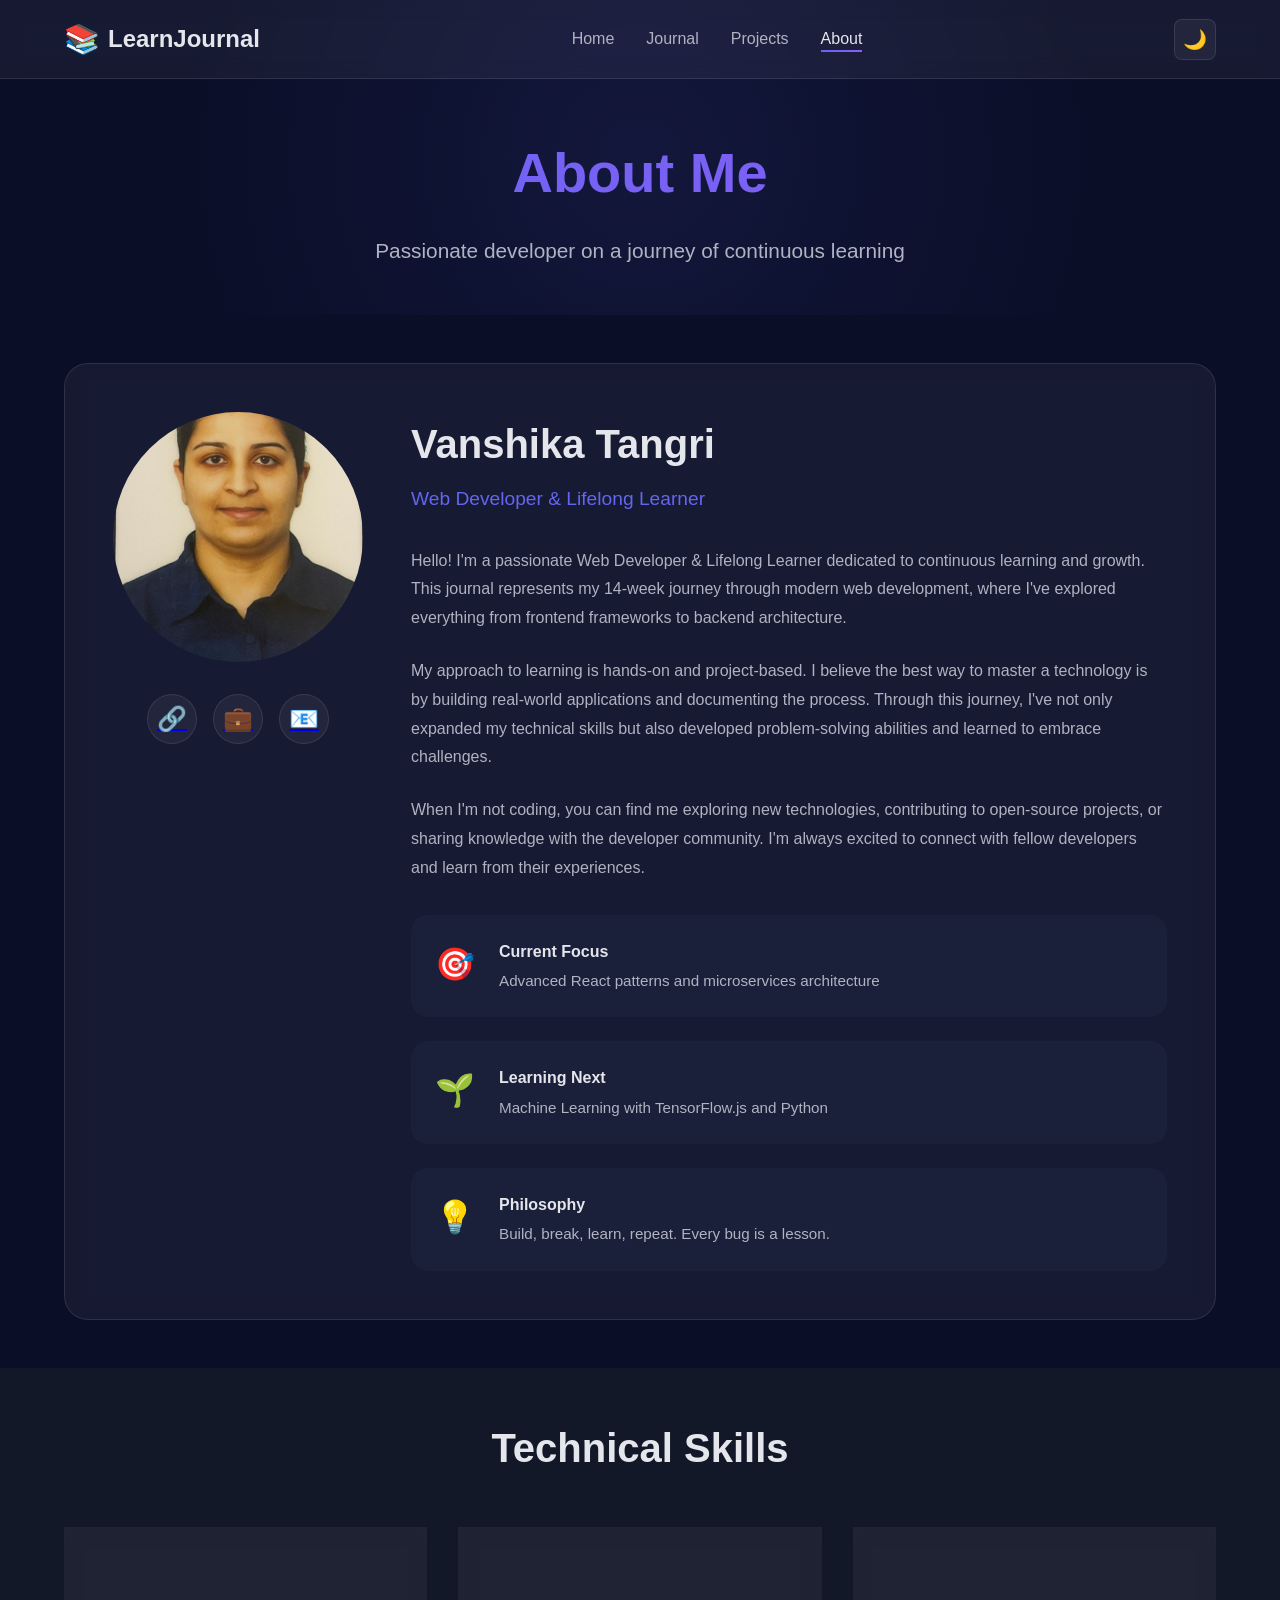
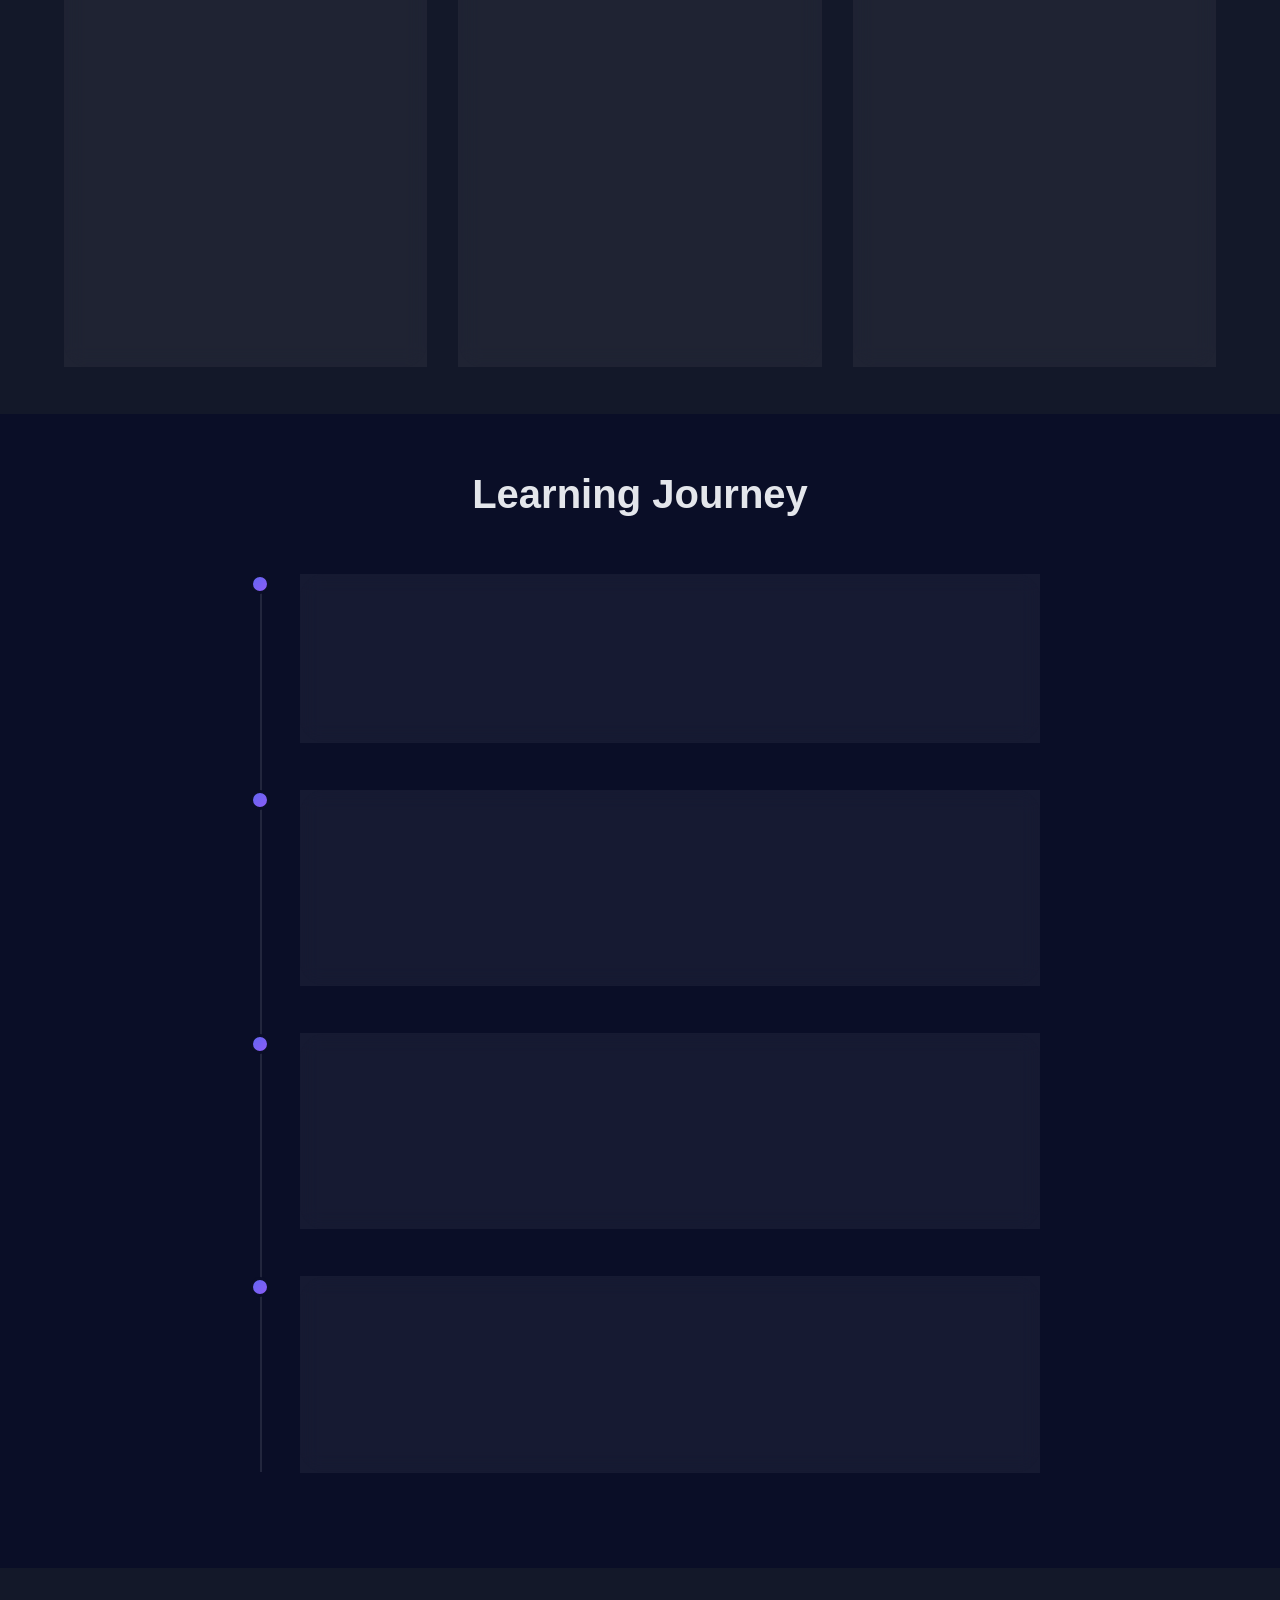
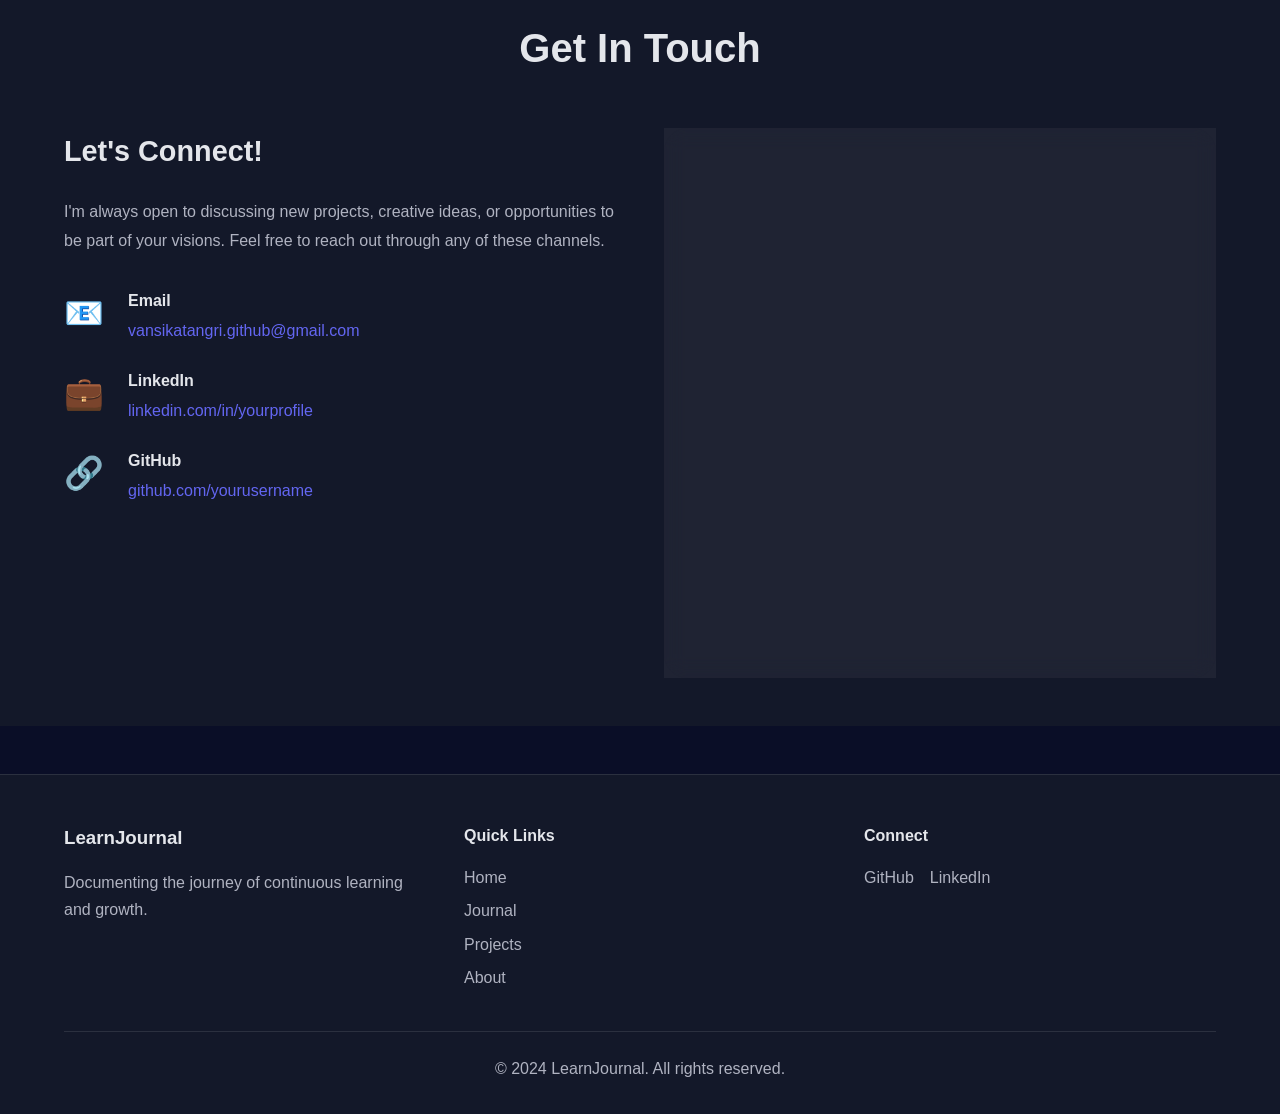
==== about.html @ dde5b125 "Initial Commit" ====
<!DOCTYPE html>
<html lang="en">
<head>
    <meta charset="UTF-8">
    <meta name="viewport" content="width=device-width, initial-scale=1.0">
    <title>Learning Journal - About</title>
    <link rel="stylesheet" href="css/styles.css">
    <meta name="theme-color" content="#6366f1">
    <link rel="manifest" href="manifest.json">
</head>
<body>
    <!-- Navigation Bar -->
    <nav class="navbar">
        <div class="nav-container">
            <div class="nav-logo">
                <span class="logo-icon">📚</span>
                <span class="logo-text">LearnJournal</span>
            </div>
            <ul class="nav-menu">
                <li class="nav-item"><a href="index.html" class="nav-link">Home</a></li>
                <li class="nav-item"><a href="journal.html" class="nav-link">Journal</a></li>
                <li class="nav-item"><a href="projects.html" class="nav-link">Projects</a></li>
                <li class="nav-item"><a href="about.html" class="nav-link active">About</a></li>
            </ul>
            <button class="theme-toggle" id="themeToggle">
                <span class="theme-icon">🌙</span>
            </button>
            <div class="hamburger" id="hamburger">
                <span></span>
                <span></span>
                <span></span>
            </div>
        </div>
    </nav>

    <!-- Page Header -->
    <section class="page-header">
        <div class="container">
            <h1 class="page-title fade-in">About Me</h1>
            <p class="page-subtitle fade-in-delay">Passionate developer on a journey of continuous learning</p>
        </div>
    </section>

    <!-- About Profile Section -->
    <section class="about-profile">
        <div class="container">
            <div class="about-grid">
                <div class="about-image-container">
                    <div class="about-image">
                        <img src="img/image.jpeg" alt="Profile picture of Vanshika Tangri" width="250" height="250" style="border-radius: 50%; object-fit: cover; display: block;" />
                    </div>
                    <div class="social-icons">
                        <a href="https://github.com/vtangri" class="social-icon" title="GitHub">
                            <span>🔗</span>
                        </a>
                        <a href="https://www.linkedin.com/in/vanshika-tangri-47ab07303/" class="social-icon" title="LinkedIn">
                            <span>💼</span>
                        </a>
      
                        <a href="mailto:vansikatangri.github@gmail.com " class="social-icon" title="Email">
                            <span>📧</span>
                        </a>
                    </div>
                </div>
                
                <div class="about-content">
                    <h2 class="about-name">Vanshika Tangri</h2>
                    <p class="about-title">Web Developer & Lifelong Learner</p>
                    
                    <div class="about-text">
                        <p>
                            Hello! I'm a passionate Web Developer & Lifelong Learner dedicated to continuous learning and growth. 
                            This journal represents my 14-week journey through modern web development, where I've explored 
                            everything from frontend frameworks to backend architecture.
                        </p>
                        <p>
                            My approach to learning is hands-on and project-based. I believe the best way to master a 
                            technology is by building real-world applications and documenting the process. Through this 
                            journey, I've not only expanded my technical skills but also developed problem-solving abilities 
                            and learned to embrace challenges.
                        </p>
                        <p>
                            When I'm not coding, you can find me exploring new technologies, contributing to open-source 
                            projects, or sharing knowledge with the developer community. I'm always excited to connect 
                            with fellow developers and learn from their experiences.
                        </p>
                    </div>

                    <div class="about-highlights">
                        <div class="highlight-item">
                            <span class="highlight-icon">🎯</span>
                            <div>
                                <h4>Current Focus</h4>
                                <p>Advanced React patterns and microservices architecture</p>
                            </div>
                        </div>
                        <div class="highlight-item">
                            <span class="highlight-icon">🌱</span>
                            <div>
                                <h4>Learning Next</h4>
                                <p>Machine Learning with TensorFlow.js and Python</p>
                            </div>
                        </div>
                        <div class="highlight-item">
                            <span class="highlight-icon">💡</span>
                            <div>
                                <h4>Philosophy</h4>
                                <p>Build, break, learn, repeat. Every bug is a lesson.</p>
                            </div>
                        </div>
                    </div>
                </div>
            </div>
        </div>
    </section>

    <!-- Skills Section -->
    <section class="skills-section">
        <div class="container">
            <h2 class="section-title">Technical Skills</h2>
            
            <div class="skills-categories">
                <!-- Frontend Skills -->
                <div class="skill-category">
                    <h3 class="category-title">
                        <span class="category-icon">🎨</span>
                        Frontend Development
                    </h3>
                    <div class="skills-list">
                        <div class="skill-item">
                            <div class="skill-header">
                                <span class="skill-name">HTML & CSS</span>
                                <span class="skill-percentage">95%</span>
                            </div>
                            <div class="skill-bar">
                                <div class="skill-progress" style="width: 95%"></div>
                            </div>
                        </div>
                        <div class="skill-item">
                            <div class="skill-header">
                                <span class="skill-name">JavaScript (ES6+)</span>
                                <span class="skill-percentage">90%</span>
                            </div>
                            <div class="skill-bar">
                                <div class="skill-progress" style="width: 90%"></div>
                            </div>
                        </div>
                        <div class="skill-item">
                            <div class="skill-header">
                                <span class="skill-name">React.js</span>
                                <span class="skill-percentage">85%</span>
                            </div>
                            <div class="skill-bar">
                                <div class="skill-progress" style="width: 85%"></div>
                            </div>
                        </div>
                        <div class="skill-item">
                            <div class="skill-header">
                                <span class="skill-name">TypeScript</span>
                                <span class="skill-percentage">75%</span>
                            </div>
                            <div class="skill-bar">
                                <div class="skill-progress" style="width: 75%"></div>
                            </div>
                        </div>
                    </div>
                </div>

                <!-- Backend Skills -->
                <div class="skill-category">
                    <h3 class="category-title">
                        <span class="category-icon">⚙️</span>
                        Backend Development
                    </h3>
                    <div class="skills-list">
                        <div class="skill-item">
                            <div class="skill-header">
                                <span class="skill-name">Node.js & Express</span>
                                <span class="skill-percentage">85%</span>
                            </div>
                            <div class="skill-bar">
                                <div class="skill-progress" style="width: 85%"></div>
                            </div>
                        </div>
                        <div class="skill-item">
                            <div class="skill-header">
                                <span class="skill-name">RESTful APIs</span>
                                <span class="skill-percentage">80%</span>
                            </div>
                            <div class="skill-bar">
                                <div class="skill-progress" style="width: 80%"></div>
                            </div>
                        </div>
                        <div class="skill-item">
                            <div class="skill-header">
                                <span class="skill-name">MongoDB</span>
                                <span class="skill-percentage">75%</span>
                            </div>
                            <div class="skill-bar">
                                <div class="skill-progress" style="width: 75%"></div>
                            </div>
                        </div>
                        <div class="skill-item">
                            <div class="skill-header">
                                <span class="skill-name">PostgreSQL</span>
                                <span class="skill-percentage">70%</span>
                            </div>
                            <div class="skill-bar">
                                <div class="skill-progress" style="width: 70%"></div>
                            </div>
                        </div>
                    </div>
                </div>

                <!-- Tools & Others -->
                <div class="skill-category">
                    <h3 class="category-title">
                        <span class="category-icon">🛠️</span>
                        Tools & Technologies
                    </h3>
                    <div class="skills-list">
                        <div class="skill-item">
                            <div class="skill-header">
                                <span class="skill-name">Git & GitHub</span>
                                <span class="skill-percentage">90%</span>
                            </div>
                            <div class="skill-bar">
                                <div class="skill-progress" style="width: 90%"></div>
                            </div>
                        </div>
                        <div class="skill-item">
                            <div class="skill-header">
                                <span class="skill-name">Responsive Design</span>
                                <span class="skill-percentage">95%</span>
                            </div>
                            <div class="skill-bar">
                                <div class="skill-progress" style="width: 95%"></div>
                            </div>
                        </div>
                        <div class="skill-item">
                            <div class="skill-header">
                                <span class="skill-name">UI/UX Design</span>
                                <span class="skill-percentage">80%</span>
                            </div>
                            <div class="skill-bar">
                                <div class="skill-progress" style="width: 80%"></div>
                            </div>
                        </div>
                        <div class="skill-item">
                            <div class="skill-header">
                                <span class="skill-name">CI/CD & DevOps</span>
                                <span class="skill-percentage">65%</span>
                            </div>
                            <div class="skill-bar">
                                <div class="skill-progress" style="width: 65%"></div>
                            </div>
                        </div>
                    </div>
                </div>
            </div>
        </div>
    </section>

    <!-- Experience Timeline -->
    <section class="timeline-section">
        <div class="container">
            <h2 class="section-title">Learning Journey</h2>
            
            <div class="timeline">
                <div class="timeline-item">
                    <div class="timeline-marker"></div>
                    <div class="timeline-content">
                        <span class="timeline-date">Oct 2024</span>
                        <h3>Advanced Full Stack Development</h3>
                        <p>Mastered advanced React patterns, Node.js microservices, and cloud deployment strategies.</p>
                    </div>
                </div>

                <div class="timeline-item">
                    <div class="timeline-marker"></div>
                    <div class="timeline-content">
                        <span class="timeline-date">Sep 2024</span>
                        <h3>Backend & Database Specialization</h3>
                        <p>Deep dive into RESTful APIs, authentication systems, and database design with SQL and NoSQL.</p>
                    </div>
                </div>

                <div class="timeline-item">
                    <div class="timeline-marker"></div>
                    <div class="timeline-content">
                        <span class="timeline-date">Aug 2024</span>
                        <h3>Frontend Frameworks & Modern CSS</h3>
                        <p>Learned React, Vue.js, and advanced CSS techniques including Grid, Flexbox, and animations.</p>
                    </div>
                </div>

                <div class="timeline-item">
                    <div class="timeline-marker"></div>
                    <div class="timeline-content">
                        <span class="timeline-date">Jul 2024</span>
                        <h3>JavaScript Fundamentals</h3>
                        <p>Built strong foundation in JavaScript, ES6+ features, DOM manipulation, and async programming.</p>
                    </div>
                </div>
            </div>
        </div>
    </section>

    <!-- Contact Section -->
    <section class="contact-section">
        <div class="container">
            <h2 class="section-title">Get In Touch</h2>
            
            <div class="contact-grid">
                <div class="contact-info">
                    <h3>Let's Connect!</h3>
                    <p>
                        I'm always open to discussing new projects, creative ideas, or opportunities to be part 
                        of your visions. Feel free to reach out through any of these channels.
                    </p>
                    
                    <div class="contact-methods">
                        <div class="contact-method">
                            <span class="method-icon">📧</span>
                            <div>
                                <h4>Email</h4>
                                <a href="mailto:vansikatangri.github@gmail.com ">vansikatangri.github@gmail.com </a>
                            </div>
                        </div>
                        <div class="contact-method">
                            <span class="method-icon">💼</span>
                            <div>
                                <h4>LinkedIn</h4>
                                <a href="https://www.linkedin.com/in/vanshika-tangri-47ab07303/">linkedin.com/in/yourprofile</a>
                            </div>
                        </div>
                        <div class="contact-method">
                            <span class="method-icon">🔗</span>
                            <div>
                                <h4>GitHub</h4>
                                <a href="https://github.com/vtangri">github.com/yourusername</a>
                            </div>
                        </div>
                        
                    </div>
                </div>

                <div class="contact-form-container">
                    <form class="contact-form" id="contactForm">
                        <div class="form-group">
                            <label for="name">Your Name</label>
                            <input type="text" id="name" name="name" required placeholder="John Doe">
                        </div>
                        <div class="form-group">
                            <label for="email">Your Email</label>
                            <input type="email" id="email" name="email" required placeholder="john@example.com">
                        </div>
                        <div class="form-group">
                            <label for="message">Message</label>
                            <textarea id="message" name="message" rows="5" required placeholder="Your message here..."></textarea>
                        </div>
                        <button type="submit" class="btn btn-primary">Send Message</button>
                    </form>
                </div>
            </div>
        </div>
    </section>

    <!-- Footer -->
    <footer class="footer">
        <div class="container">
            <div class="footer-content">
                <div class="footer-section">
                    <h3>LearnJournal</h3>
                    <p>Documenting the journey of continuous learning and growth.</p>
                </div>
                <div class="footer-section">
                    <h4>Quick Links</h4>
                    <ul class="footer-links">
                        <li><a href="index.html">Home</a></li>
                        <li><a href="journal.html">Journal</a></li>
                        <li><a href="projects.html">Projects</a></li>
                        <li><a href="about.html">About</a></li>
                    </ul>
                </div>
                <div class="footer-section">
                    <h4>Connect</h4>
                    <div class="social-links">
                        <a href="https://github.com/vtangri" class="social-link">GitHub</a>
                        <a href="https://www.linkedin.com/in/vanshika-tangri-47ab07303/" class="social-link">LinkedIn</a>
                        
                    </div>
                </div>
            </div>
            <div class="footer-bottom">
                <p>&copy; 2024 LearnJournal. All rights reserved.</p>
            </div>
        </div>
    </footer>

    <script src="js/script.js"></script>
    <script src="js/about.js"></script>
</body>
</html>
---- css/styles.css ----
/* ===== CSS VARIABLES ===== */
:root {
    /* Dark Mode Colors */
    --bg-primary: #0a0e27;
    --bg-secondary: #131829;
    --bg-tertiary: #1a1f3a;
    --text-primary: #e4e6eb;
    --text-secondary: #b0b3c1;
    --accent-primary: #6366f1;
    --accent-secondary: #8b5cf6;
    --accent-gradient: linear-gradient(135deg, #6366f1 0%, #8b5cf6 100%);
    --glass-bg: rgba(255, 255, 255, 0.05);
    --glass-border: rgba(255, 255, 255, 0.1);
    --shadow: rgba(0, 0, 0, 0.3);
    --success: #10b981;
    --warning: #f59e0b;
    --danger: #ef4444;
    
    /* Light Mode Colors */
    --light-bg-primary: #ffffff;
    --light-bg-secondary: #f3f4f6;
    --light-bg-tertiary: #e5e7eb;
    --light-text-primary: #1f2937;
    --light-text-secondary: #6b7280;
    --light-glass-bg: rgba(0, 0, 0, 0.03);
    --light-glass-border: rgba(0, 0, 0, 0.1);
    --light-shadow: rgba(0, 0, 0, 0.1);
    
    /* Spacing */
    --spacing-xs: 0.5rem;
    --spacing-sm: 1rem;
    --spacing-md: 1.5rem;
    --spacing-lg: 2rem;
    --spacing-xl: 3rem;
    
    /* Border Radius */
    --radius-sm: 0.5rem;
    --radius-md: 1rem;
    --radius-lg: 1.5rem;
    
    /* Transitions */
    --transition-fast: 0.2s ease;
    --transition-base: 0.3s ease;
    --transition-slow: 0.5s ease;
}

/* Light Mode Override */
body.light-mode {
    --bg-primary: var(--light-bg-primary);
    --bg-secondary: var(--light-bg-secondary);
    --bg-tertiary: var(--light-bg-tertiary);
    --text-primary: var(--light-text-primary);
    --text-secondary: var(--light-text-secondary);
    --glass-bg: var(--light-glass-bg);
    --glass-border: var(--light-glass-border);
    --shadow: var(--light-shadow);
}

/* ===== RESET & BASE STYLES ===== */
* {
    margin: 0;
    padding: 0;
    box-sizing: border-box;
}

body {
    font-family: 'Inter', -apple-system, BlinkMacSystemFont, 'Segoe UI', Roboto, Oxygen, Ubuntu, Cantarell, sans-serif;
    background: var(--bg-primary);
    color: var(--text-primary);
    line-height: 1.6;
    overflow-x: hidden;
    transition: background var(--transition-base), color var(--transition-base);
}

.container {
    max-width: 1200px;
    margin: 0 auto;
    padding: 0 var(--spacing-md);
}

/* ===== NAVIGATION BAR ===== */
.navbar {
    position: fixed;
    top: 0;
    width: 100%;
    background: var(--glass-bg);
    backdrop-filter: blur(10px);
    border-bottom: 1px solid var(--glass-border);
    z-index: 1000;
    transition: all var(--transition-base);
}

.nav-container {
    max-width: 1200px;
    margin: 0 auto;
    padding: var(--spacing-sm) var(--spacing-md);
    display: flex;
    justify-content: space-between;
    align-items: center;
}

.nav-logo {
    display: flex;
    align-items: center;
    gap: var(--spacing-xs);
    font-size: 1.5rem;
    font-weight: 700;
    color: var(--text-primary);
}

.logo-icon {
    font-size: 1.8rem;
}

.nav-menu {
    display: flex;
    list-style: none;
    gap: var(--spacing-lg);
    align-items: center;
}

.nav-link {
    color: var(--text-secondary);
    text-decoration: none;
    font-weight: 500;
    position: relative;
    transition: color var(--transition-fast);
}

.nav-link::after {
    content: '';
    position: absolute;
    bottom: -5px;
    left: 0;
    width: 0;
    height: 2px;
    background: var(--accent-gradient);
    transition: width var(--transition-base);
}

.nav-link:hover,
.nav-link.active {
    color: var(--text-primary);
}

.nav-link:hover::after,
.nav-link.active::after {
    width: 100%;
}

.theme-toggle {
    background: var(--glass-bg);
    border: 1px solid var(--glass-border);
    border-radius: var(--radius-sm);
    padding: var(--spacing-xs);
    cursor: pointer;
    font-size: 1.2rem;
    transition: all var(--transition-fast);
}

.theme-toggle:hover {
    transform: scale(1.1) rotate(15deg);
}

.hamburger {
    display: none;
    flex-direction: column;
    gap: 5px;
    cursor: pointer;
}

.hamburger span {
    width: 25px;
    height: 3px;
    background: var(--text-primary);
    border-radius: 3px;
    transition: all var(--transition-base);
}

.hamburger.active span:nth-child(1) {
    transform: rotate(45deg) translate(8px, 8px);
}

.hamburger.active span:nth-child(2) {
    opacity: 0;
}

.hamburger.active span:nth-child(3) {
    transform: rotate(-45deg) translate(7px, -7px);
}

/* ===== HERO SECTION ===== */
.hero {
    min-height: 100vh;
    display: flex;
    align-items: center;
    padding: calc(80px + var(--spacing-xl)) var(--spacing-md) var(--spacing-xl);
    position: relative;
    overflow: hidden;
}

.hero::before {
    content: '';
    position: absolute;
    top: 0;
    left: 0;
    width: 100%;
    height: 100%;
    background: radial-gradient(circle at 30% 50%, rgba(99, 102, 241, 0.1) 0%, transparent 50%),
                radial-gradient(circle at 70% 50%, rgba(139, 92, 246, 0.1) 0%, transparent 50%);
    z-index: -1;
}

.hero-content {
    max-width: 1200px;
    margin: 0 auto;
    display: grid;
    grid-template-columns: 1fr 1fr;
    gap: var(--spacing-xl);
    align-items: center;
}

.hero-title {
    font-size: clamp(2.5rem, 5vw, 4rem);
    font-weight: 800;
    background: var(--accent-gradient);
    -webkit-background-clip: text;
    background-clip: text;
    -webkit-text-fill-color: transparent;
    margin-bottom: var(--spacing-sm);
}

.hero-subtitle {
    font-size: clamp(1.1rem, 2vw, 1.5rem);
    color: var(--text-secondary);
    margin-bottom: var(--spacing-lg);
}

.hero-buttons {
    display: flex;
    gap: var(--spacing-sm);
    flex-wrap: wrap;
}

.btn {
    padding: var(--spacing-sm) var(--spacing-lg);
    border-radius: var(--radius-md);
    text-decoration: none;
    font-weight: 600;
    transition: all var(--transition-base);
    display: inline-block;
}

.btn-primary {
    background: var(--accent-gradient);
    color: white;
}

.btn-primary:hover {
    transform: translateY(-2px);
    box-shadow: 0 10px 30px rgba(99, 102, 241, 0.3);
}

.btn-secondary {
    background: var(--glass-bg);
    border: 1px solid var(--glass-border);
    color: var(--text-primary);
}

.btn-secondary:hover {
    background: var(--glass-border);
    transform: translateY(-2px);
}

/* Floating Cards Animation */
.hero-illustration {
    position: relative;
    height: 400px;
}

.floating-card {
    position: absolute;
    border-radius: var(--radius-lg);
    background: var(--glass-bg);
    backdrop-filter: blur(10px);
    border: 1px solid var(--glass-border);
}

.card-1 {
    width: 200px;
    height: 150px;
    top: 20%;
    left: 10%;
    animation: float 6s ease-in-out infinite;
}

.card-2 {
    width: 180px;
    height: 180px;
    top: 50%;
    right: 10%;
    animation: float 8s ease-in-out infinite 1s;
}

.card-3 {
    width: 150px;
    height: 120px;
    bottom: 10%;
    left: 30%;
    animation: float 7s ease-in-out infinite 2s;
}

@keyframes float {
    0%, 100% { transform: translateY(0px); }
    50% { transform: translateY(-20px); }
}

/* Fade In Animations */
.fade-in {
    animation: fadeIn 1s ease-out;
}

.fade-in-delay {
    animation: fadeIn 1s ease-out 0.3s both;
}

.fade-in-delay-2 {
    animation: fadeIn 1s ease-out 0.6s both;
}

@keyframes fadeIn {
    from {
        opacity: 0;
        transform: translateY(30px);
    }
    to {
        opacity: 1;
        transform: translateY(0);
    }
}

/* ===== PROFILE SECTION ===== */
.profile-section {
    padding: var(--spacing-xl) var(--spacing-md);
}

.profile-card {
    display: grid;
    grid-template-columns: auto 1fr;
    gap: var(--spacing-xl);
    padding: var(--spacing-xl);
    border-radius: var(--radius-lg);
    align-items: center;
}

.glass-effect {
    background: var(--glass-bg);
    backdrop-filter: blur(10px);
    border: 1px solid var(--glass-border);
    box-shadow: 0 8px 32px var(--shadow);
}

.profile-image {
    width: 200px;
    height: 200px;
}

.avatar-placeholder {
    width: 100%;
    height: 100%;
    border-radius: 50%;
    background: var(--accent-gradient);
    display: flex;
    align-items: center;
    justify-content: center;
    font-size: 5rem;
}

.profile-name {
    font-size: 2rem;
    font-weight: 700;
    margin-bottom: var(--spacing-xs);
}

.profile-title {
    color: var(--accent-primary);
    font-size: 1.1rem;
    margin-bottom: var(--spacing-md);
}

.profile-description {
    color: var(--text-secondary);
    margin-bottom: var(--spacing-lg);
    line-height: 1.8;
}

.profile-stats {
    display: flex;
    gap: var(--spacing-xl);
}

.stat {
    display: flex;
    flex-direction: column;
    align-items: center;
}

.stat-number {
    font-size: 2rem;
    font-weight: 700;
    background: var(--accent-gradient);
    -webkit-background-clip: text;
    background-clip: text;
    -webkit-text-fill-color: transparent;
}

.stat-label {
    color: var(--text-secondary);
    font-size: 0.9rem;
}

/* ===== SECTIONS ===== */
.intro-section,
.recent-section {
    padding: var(--spacing-xl) var(--spacing-md);
}

.section-title {
    font-size: 2.5rem;
    font-weight: 700;
    text-align: center;
    margin-bottom: var(--spacing-xl);
}

.intro-grid {
    display: grid;
    grid-template-columns: repeat(auto-fit, minmax(280px, 1fr));
    gap: var(--spacing-lg);
}

.intro-card {
    background: var(--glass-bg);
    backdrop-filter: blur(10px);
    border: 1px solid var(--glass-border);
    border-radius: var(--radius-lg);
    padding: var(--spacing-lg);
    text-align: center;
    transition: all var(--transition-base);
}

.intro-card:hover {
    transform: translateY(-10px);
    box-shadow: 0 15px 40px var(--shadow);
}

.intro-icon {
    font-size: 3rem;
    margin-bottom: var(--spacing-sm);
}

.intro-card h3 {
    font-size: 1.3rem;
    margin-bottom: var(--spacing-sm);
}

.intro-card p {
    color: var(--text-secondary);
    line-height: 1.7;
}

/* ===== RECENT ENTRIES ===== */
.recent-grid {
    display: grid;
    grid-template-columns: repeat(auto-fit, minmax(300px, 1fr));
    gap: var(--spacing-lg);
}

.recent-card {
    background: var(--glass-bg);
    backdrop-filter: blur(10px);
    border: 1px solid var(--glass-border);
    border-radius: var(--radius-lg);
    padding: var(--spacing-lg);
    transition: all var(--transition-base);
}

.recent-card:hover {
    transform: translateY(-5px);
    box-shadow: 0 10px 30px var(--shadow);
}

.recent-header {
    display: flex;
    justify-content: space-between;
    align-items: center;
    margin-bottom: var(--spacing-sm);
}

.recent-week {
    background: var(--accent-gradient);
    color: white;
    padding: 0.3rem 0.8rem;
    border-radius: var(--radius-sm);
    font-size: 0.85rem;
    font-weight: 600;
}

.recent-date {
    color: var(--text-secondary);
    font-size: 0.9rem;
}

.recent-title {
    font-size: 1.3rem;
    margin-bottom: var(--spacing-sm);
}

.recent-excerpt {
    color: var(--text-secondary);
    margin-bottom: var(--spacing-md);
    line-height: 1.7;
}

.recent-link {
    color: var(--accent-primary);
    text-decoration: none;
    font-weight: 600;
    transition: color var(--transition-fast);
}

.recent-link:hover {
    color: var(--accent-secondary);
}

/* ===== FOOTER ===== */
.footer {
    background: var(--bg-secondary);
    padding: var(--spacing-xl) var(--spacing-md) var(--spacing-lg);
    margin-top: var(--spacing-xl);
    border-top: 1px solid var(--glass-border);
}

.footer-content {
    display: grid;
    grid-template-columns: repeat(auto-fit, minmax(250px, 1fr));
    gap: var(--spacing-xl);
    margin-bottom: var(--spacing-lg);
}

.footer-section h3,
.footer-section h4 {
    margin-bottom: var(--spacing-sm);
}

.footer-section p {
    color: var(--text-secondary);
    line-height: 1.7;
}

.footer-links {
    list-style: none;
}

.footer-links li {
    margin-bottom: var(--spacing-xs);
}

.footer-links a,
.social-link {
    color: var(--text-secondary);
    text-decoration: none;
    transition: color var(--transition-fast);
}

.footer-links a:hover,
.social-link:hover {
    color: var(--accent-primary);
}

.social-links {
    display: flex;
    gap: var(--spacing-sm);
}

.footer-bottom {
    text-align: center;
    padding-top: var(--spacing-md);
    border-top: 1px solid var(--glass-border);
    color: var(--text-secondary);
}

/* ===== RESPONSIVE DESIGN ===== */
@media (max-width: 768px) {
    .nav-menu {
        position: fixed;
        top: 70px;
        left: -100%;
        flex-direction: column;
        background: var(--bg-secondary);
        width: 100%;
        padding: var(--spacing-lg);
        transition: left var(--transition-base);
        border-bottom: 1px solid var(--glass-border);
    }
    
    .nav-menu.active {
        left: 0;
    }
    
    .hamburger {
        display: flex;
    }
    
    .hero-content {
        grid-template-columns: 1fr;
    }
    
    .hero-illustration {
        display: none;
    }
    
    .profile-card {
        grid-template-columns: 1fr;
        text-align: center;
    }
    
    .profile-image {
        margin: 0 auto;
    }
    
    .profile-stats {
        justify-content: center;
    }
    
    .footer-content {
        grid-template-columns: 1fr;
        text-align: center;
    }
    
    .social-links {
        justify-content: center;
    }
}

@media (max-width: 480px) {
    .hero-title {
        font-size: 2rem;
    }
    
    .profile-stats {
        flex-direction: column;
        gap: var(--spacing-md);
    }
    
    .recent-grid,
    .intro-grid {
        grid-template-columns: 1fr;
    }
}

/* ===== PAGE HEADER ===== */
.page-header {
    padding: calc(80px + var(--spacing-xl)) var(--spacing-md) var(--spacing-xl);
    text-align: center;
    background: radial-gradient(circle at 50% 50%, rgba(99, 102, 241, 0.1) 0%, transparent 70%);
}

.page-title {
    font-size: clamp(2.5rem, 5vw, 3.5rem);
    font-weight: 800;
    background: var(--accent-gradient);
    -webkit-background-clip: text;
    background-clip: text;
    -webkit-text-fill-color: transparent;
    margin-bottom: var(--spacing-sm);
}

.page-subtitle {
    font-size: clamp(1rem, 2vw, 1.3rem);
    color: var(--text-secondary);
}

/* ===== JOURNAL PAGE ===== */
.week-tracker {
    max-width: 500px;
    margin: var(--spacing-xl) auto 0;
    padding: var(--spacing-lg);
    background: var(--glass-bg);
    backdrop-filter: blur(10px);
    border: 1px solid var(--glass-border);
    border-radius: var(--radius-lg);
}

.tracker-info {
    display: flex;
    justify-content: space-between;
    margin-bottom: var(--spacing-sm);
}

.tracker-label {
    color: var(--text-secondary);
    font-size: 0.9rem;
}

.tracker-week {
    font-weight: 600;
    color: var(--accent-primary);
}

.progress-bar {
    height: 8px;
    background: var(--bg-tertiary);
    border-radius: 10px;
    overflow: hidden;
}

.progress-fill {
    height: 100%;
    background: var(--accent-gradient);
    border-radius: 10px;
    transition: width 1s ease;
}

.journal-section {
    padding: var(--spacing-xl) var(--spacing-md);
}

.journal-controls {
    display: flex;
    gap: var(--spacing-md);
    margin-bottom: var(--spacing-xl);
    flex-wrap: wrap;
}

.search-box {
    flex: 1;
    min-width: 250px;
    display: flex;
    align-items: center;
    gap: var(--spacing-sm);
    background: var(--glass-bg);
    border: 1px solid var(--glass-border);
    border-radius: var(--radius-md);
    padding: var(--spacing-sm) var(--spacing-md);
}

.search-icon {
    font-size: 1.2rem;
}

#searchInput {
    flex: 1;
    background: transparent;
    border: none;
    color: var(--text-primary);
    font-size: 1rem;
    outline: none;
}

.filter-select {
    padding: var(--spacing-sm) var(--spacing-md);
    background: var(--glass-bg);
    border: 1px solid var(--glass-border);
    border-radius: var(--radius-md);
    color: var(--text-primary);
    font-size: 1rem;
    cursor: pointer;
    outline: none;
}

.journal-grid {
    display: grid;
    grid-template-columns: repeat(auto-fill, minmax(350px, 1fr));
    gap: var(--spacing-lg);
}

.journal-card {
    background: var(--glass-bg);
    backdrop-filter: blur(10px);
    border: 1px solid var(--glass-border);
    border-radius: var(--radius-lg);
    padding: var(--spacing-lg);
    transition: all var(--transition-base);
}

.journal-card:hover {
    transform: translateY(-5px);
    box-shadow: 0 15px 40px var(--shadow);
}

.journal-badge {
    display: flex;
    justify-content: space-between;
    align-items: center;
    margin-bottom: var(--spacing-md);
}

.badge-week {
    background: var(--accent-gradient);
    color: white;
    padding: 0.4rem 1rem;
    border-radius: var(--radius-sm);
    font-weight: 600;
    font-size: 0.9rem;
}

.badge-date {
    color: var(--text-secondary);
    font-size: 0.9rem;
}

.journal-title {
    font-size: 1.4rem;
    margin-bottom: var(--spacing-sm);
    line-height: 1.3;
}

.journal-tags {
    display: flex;
    gap: var(--spacing-xs);
    margin-bottom: var(--spacing-md);
    flex-wrap: wrap;
}

.tag {
    background: var(--bg-tertiary);
    color: var(--text-secondary);
    padding: 0.3rem 0.8rem;
    border-radius: var(--radius-sm);
    font-size: 0.85rem;
}

.journal-excerpt {
    color: var(--text-secondary);
    line-height: 1.7;
    margin-bottom: var(--spacing-md);
}

.journal-meta {
    display: flex;
    gap: var(--spacing-md);
    margin-bottom: var(--spacing-md);
    padding-top: var(--spacing-md);
    border-top: 1px solid var(--glass-border);
}

.meta-item {
    color: var(--text-secondary);
    font-size: 0.9rem;
}

.read-more-btn {
    width: 100%;
    padding: var(--spacing-sm);
    background: var(--accent-gradient);
    color: white;
    border: none;
    border-radius: var(--radius-md);
    font-weight: 600;
    cursor: pointer;
    transition: all var(--transition-base);
}

.read-more-btn:hover {
    transform: translateY(-2px);
    box-shadow: 0 5px 20px rgba(99, 102, 241, 0.3);
}

/* ===== PROJECTS PAGE ===== */
.projects-filter {
    padding: var(--spacing-lg) var(--spacing-md);
}

.filter-buttons {
    display: flex;
    gap: var(--spacing-sm);
    justify-content: center;
    flex-wrap: wrap;
}

.filter-btn {
    padding: var(--spacing-sm) var(--spacing-lg);
    background: var(--glass-bg);
    border: 1px solid var(--glass-border);
    color: var(--text-secondary);
    border-radius: var(--radius-md);
    cursor: pointer;
    font-weight: 500;
    transition: all var(--transition-base);
}

.filter-btn:hover,
.filter-btn.active {
    background: var(--accent-gradient);
    color: white;
    border-color: transparent;
}

.projects-section {
    padding: var(--spacing-xl) var(--spacing-md);
}

.projects-grid {
    display: grid;
    grid-template-columns: repeat(auto-fill, minmax(320px, 1fr));
    gap: var(--spacing-lg);
}

.project-card {
    background: var(--glass-bg);
    backdrop-filter: blur(10px);
    border: 1px solid var(--glass-border);
    border-radius: var(--radius-lg);
    overflow: hidden;
    transition: all var(--transition-base);
}

.project-card:hover {
    transform: translateY(-10px);
    box-shadow: 0 20px 50px var(--shadow);
}

.project-image {
    position: relative;
    height: 200px;
    overflow: hidden;
}

.project-placeholder {
    width: 100%;
    height: 100%;
    display: flex;
    align-items: center;
    justify-content: center;
}

.placeholder-icon {
    font-size: 4rem;
}

.project-overlay {
    position: absolute;
    top: 0;
    left: 0;
    width: 100%;
    height: 100%;
    background: rgba(0, 0, 0, 0.8);
    display: flex;
    gap: var(--spacing-sm);
    align-items: center;
    justify-content: center;
    opacity: 0;
    transition: opacity var(--transition-base);
}

.project-card:hover .project-overlay {
    opacity: 1;
}

.overlay-btn {
    padding: var(--spacing-sm) var(--spacing-md);
    background: white;
    color: #000;
    border: none;
    border-radius: var(--radius-md);
    font-weight: 600;
    cursor: pointer;
    transition: all var(--transition-fast);
}

.overlay-btn.secondary {
    background: transparent;
    color: white;
    border: 2px solid white;
}

.overlay-btn:hover {
    transform: scale(1.05);
}

.project-content {
    padding: var(--spacing-lg);
}

.project-title {
    font-size: 1.3rem;
    margin-bottom: var(--spacing-sm);
}

.project-description {
    color: var(--text-secondary);
    line-height: 1.7;
    margin-bottom: var(--spacing-md);
}

.project-tech {
    display: flex;
    gap: var(--spacing-xs);
    flex-wrap: wrap;
    margin-bottom: var(--spacing-md);
}

.tech-tag {
    background: var(--bg-tertiary);
    color: var(--accent-primary);
    padding: 0.3rem 0.8rem;
    border-radius: var(--radius-sm);
    font-size: 0.85rem;
    font-weight: 500;
}

.project-footer {
    display: flex;
    justify-content: space-between;
    align-items: center;
    padding-top: var(--spacing-md);
    border-top: 1px solid var(--glass-border);
}

.project-status {
    padding: 0.3rem 0.8rem;
    border-radius: var(--radius-sm);
    font-size: 0.85rem;
    font-weight: 600;
}

.status-completed {
    background: rgba(16, 185, 129, 0.2);
    color: var(--success);
}

.status-progress {
    background: rgba(245, 158, 11, 0.2);
    color: var(--warning);
}

.project-date {
    color: var(--text-secondary);
    font-size: 0.9rem;
}

/* ===== ABOUT PAGE ===== */
.about-profile {
    padding: var(--spacing-xl) var(--spacing-md);
}

.about-grid {
    display: grid;
    grid-template-columns: auto 1fr;
    gap: var(--spacing-xl);
    background: var(--glass-bg);
    backdrop-filter: blur(10px);
    border: 1px solid var(--glass-border);
    border-radius: var(--radius-lg);
    padding: var(--spacing-xl);
}

.about-image-container {
    display: flex;
    flex-direction: column;
    align-items: center;
    gap: var(--spacing-lg);
}

.about-image {
    width: 250px;
    height: 250px;
}

.avatar-large {
    width: 100%;
    height: 100%;
    border-radius: 50%;
    background: var(--accent-gradient);
    display: flex;
    align-items: center;
    justify-content: center;
    font-size: 8rem;
    box-shadow: 0 10px 40px var(--shadow);
}

.social-icons {
    display: flex;
    gap: var(--spacing-sm);
}

.social-icon {
    width: 50px;
    height: 50px;
    background: var(--glass-bg);
    border: 1px solid var(--glass-border);
    border-radius: 50%;
    display: flex;
    align-items: center;
    justify-content: center;
    font-size: 1.5rem;
    transition: all var(--transition-base);
}

.social-icon:hover {
    background: var(--accent-gradient);
    transform: translateY(-5px);
}

.about-name {
    font-size: 2.5rem;
    font-weight: 700;
    margin-bottom: var(--spacing-xs);
}

.about-title {
    color: var(--accent-primary);
    font-size: 1.2rem;
    margin-bottom: var(--spacing-lg);
}

.about-text p {
    color: var(--text-secondary);
    line-height: 1.8;
    margin-bottom: var(--spacing-md);
}

.about-highlights {
    display: grid;
    gap: var(--spacing-md);
    margin-top: var(--spacing-lg);
}

.highlight-item {
    display: flex;
    gap: var(--spacing-md);
    align-items: flex-start;
    padding: var(--spacing-md);
    background: var(--bg-tertiary);
    border-radius: var(--radius-md);
}

.highlight-icon {
    font-size: 2rem;
}

.highlight-item h4 {
    margin-bottom: 0.3rem;
}

.highlight-item p {
    color: var(--text-secondary);
    font-size: 0.95rem;
}

/* ===== SKILLS SECTION ===== */
.skills-section {
    padding: var(--spacing-xl) var(--spacing-md);
    background: var(--bg-secondary);
}

.skills-categories {
    display: grid;
    grid-template-columns: repeat(auto-fit, minmax(350px, 1fr));
    gap: var(--spacing-lg);
}

.skill-category {
    background: var(--glass-bg);
    backdrop-filter: blur(10px);
    border: 1px solid var(--glass-border);
    border-radius: var(--radius-lg);
    padding: var(--spacing-lg);
}

.category-title {
    display: flex;
    align-items: center;
    gap: var(--spacing-sm);
    font-size: 1.3rem;
    margin-bottom: var(--spacing-lg);
}

.category-icon {
    font-size: 1.5rem;
}

.skills-list {
    display: grid;
    gap: var(--spacing-md);
}

.skill-item {
    margin-bottom: var(--spacing-sm);
}

.skill-header {
    display: flex;
    justify-content: space-between;
    margin-bottom: 0.5rem;
}

.skill-name {
    font-weight: 600;
}

.skill-percentage {
    color: var(--accent-primary);
    font-weight: 600;
}

.skill-bar {
    height: 8px;
    background: var(--bg-tertiary);
    border-radius: 10px;
    overflow: hidden;
}

.skill-progress {
    height: 100%;
    background: var(--accent-gradient);
    border-radius: 10px;
    transition: width 1.5s ease;
}

/* ===== TIMELINE SECTION ===== */
.timeline-section {
    padding: var(--spacing-xl) var(--spacing-md);
}

.timeline {
    max-width: 800px;
    margin: 0 auto;
    position: relative;
}

.timeline::before {
    content: '';
    position: absolute;
    left: 20px;
    top: 0;
    height: 100%;
    width: 2px;
    background: var(--glass-border);
}

.timeline-item {
    position: relative;
    padding-left: 60px;
    margin-bottom: var(--spacing-xl);
}

.timeline-marker {
    position: absolute;
    left: 10px;
    top: 0;
    width: 20px;
    height: 20px;
    background: var(--accent-gradient);
    border-radius: 50%;
    border: 3px solid var(--bg-primary);
}

.timeline-content {
    background: var(--glass-bg);
    backdrop-filter: blur(10px);
    border: 1px solid var(--glass-border);
    border-radius: var(--radius-lg);
    padding: var(--spacing-lg);
}

.timeline-date {
    color: var(--accent-primary);
    font-weight: 600;
    font-size: 0.9rem;
}

.timeline-content h3 {
    font-size: 1.3rem;
    margin: var(--spacing-xs) 0;
}

.timeline-content p {
    color: var(--text-secondary);
    line-height: 1.7;
}

/* ===== CONTACT SECTION ===== */
.contact-section {
    padding: var(--spacing-xl) var(--spacing-md);
    background: var(--bg-secondary);
}

.contact-grid {
    display: grid;
    grid-template-columns: 1fr 1fr;
    gap: var(--spacing-xl);
}

.contact-info h3 {
    font-size: 1.8rem;
    margin-bottom: var(--spacing-md);
}

.contact-info p {
    color: var(--text-secondary);
    line-height: 1.8;
    margin-bottom: var(--spacing-lg);
}

.contact-methods {
    display: grid;
    gap: var(--spacing-md);
}

.contact-method {
    display: flex;
    gap: var(--spacing-md);
    align-items: flex-start;
}

.method-icon {
    font-size: 2rem;
}

.contact-method h4 {
    font-size: 1rem;
    margin-bottom: 0.3rem;
}

.contact-method a {
    color: var(--accent-primary);
    text-decoration: none;
    transition: color var(--transition-fast);
}

.contact-method a:hover {
    color: var(--accent-secondary);
}

.contact-form-container {
    background: var(--glass-bg);
    backdrop-filter: blur(10px);
    border: 1px solid var(--glass-border);
    border-radius: var(--radius-lg);
    padding: var(--spacing-xl);
}

.contact-form {
    display: grid;
    gap: var(--spacing-md);
}

.form-group {
    display: flex;
    flex-direction: column;
    gap: 0.5rem;
}

.form-group label {
    font-weight: 600;
    color: var(--text-primary);
}

.form-group input,
.form-group textarea {
    padding: var(--spacing-sm) var(--spacing-md);
    background: var(--bg-tertiary);
    border: 1px solid var(--glass-border);
    border-radius: var(--radius-md);
    color: var(--text-primary);
    font-size: 1rem;
    font-family: inherit;
    transition: border-color var(--transition-fast);
}

.form-group input:focus,
.form-group textarea:focus {
    outline: none;
    border-color: var(--accent-primary);
}

.form-group textarea {
    resize: vertical;
}

/* ===== RESPONSIVE FOR NEW PAGES ===== */
@media (max-width: 768px) {
    .journal-grid {
        grid-template-columns: 1fr;
    }
    
    .projects-grid {
        grid-template-columns: 1fr;
    }
    
    .about-grid {
        grid-template-columns: 1fr;
        text-align: center;
    }
    
    .about-image {
        margin: 0 auto;
    }
    
    .skills-categories {
        grid-template-columns: 1fr;
    }
    
    .contact-grid {
        grid-template-columns: 1fr;
    }
    
    .timeline::before {
        left: 10px;
    }
    
    .timeline-item {
        padding-left: 50px;
    }
    
    .timeline-marker {
        left: 0;
    }
}
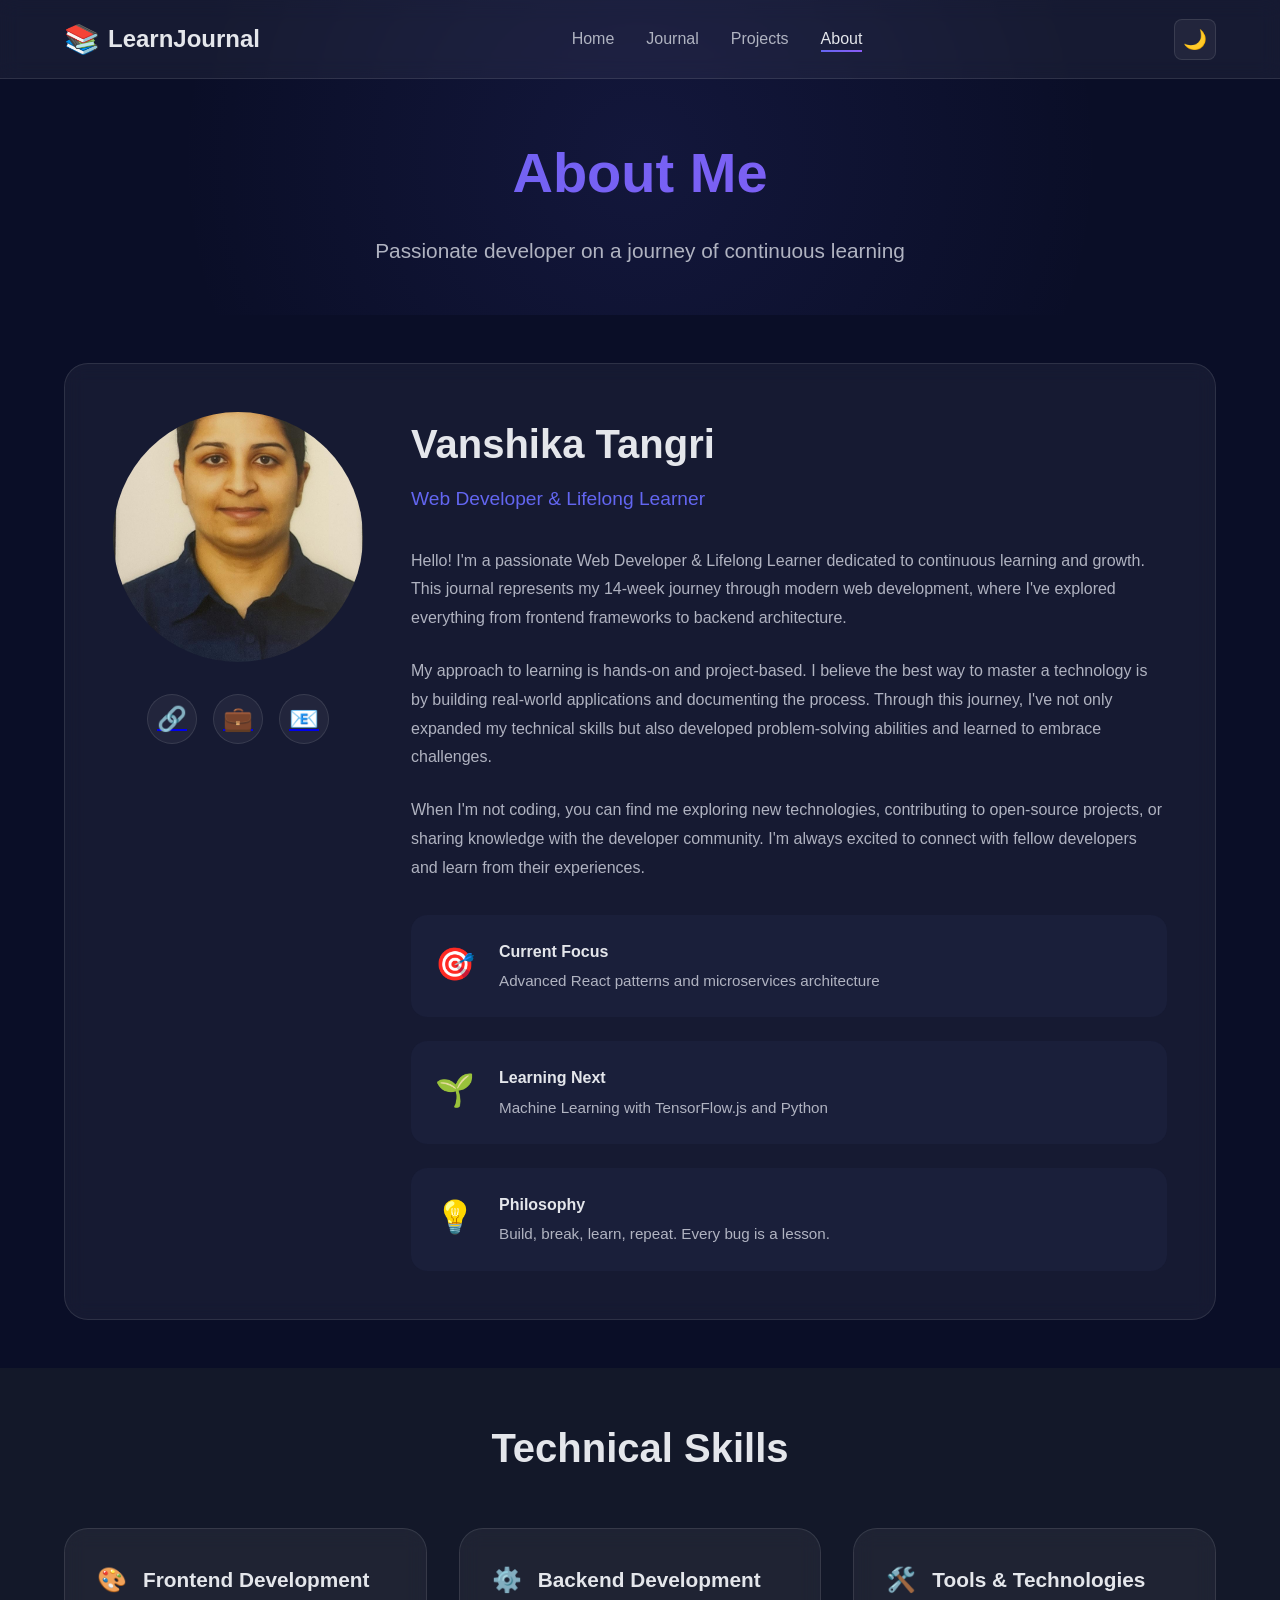
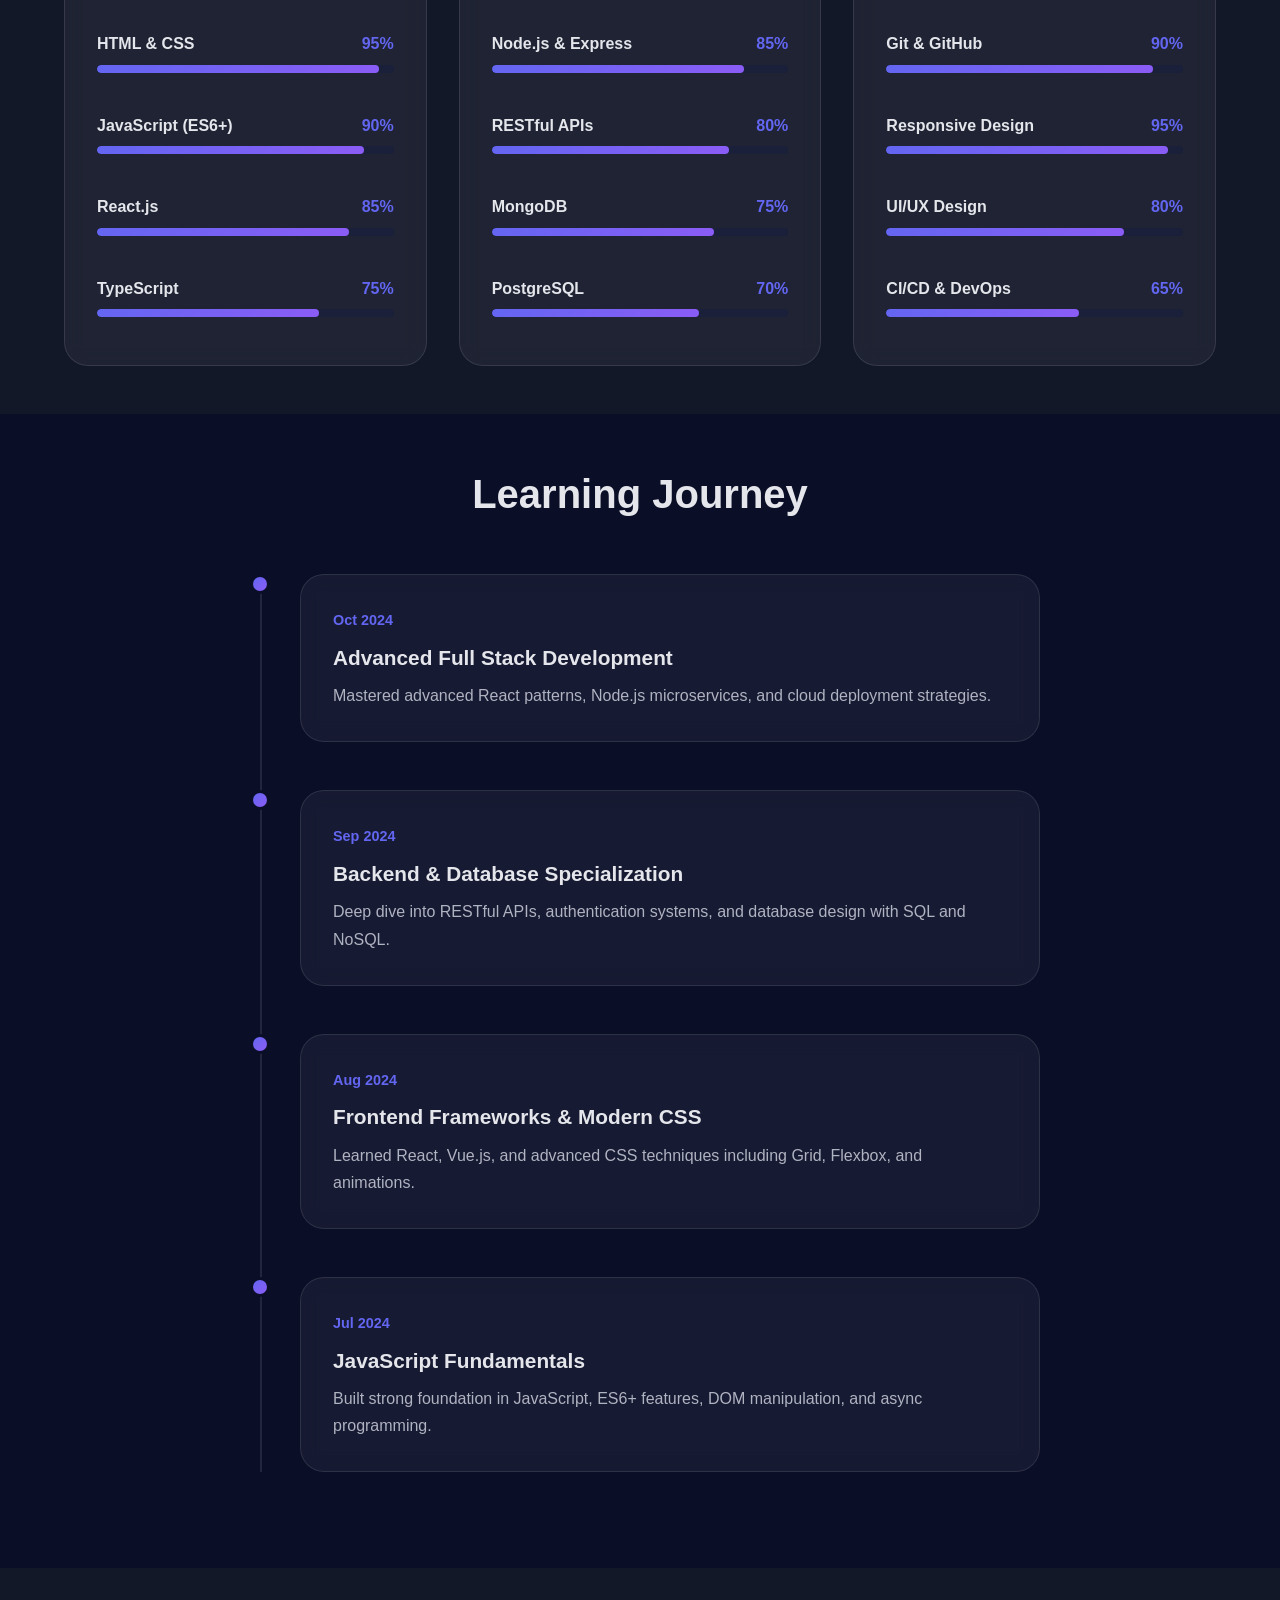
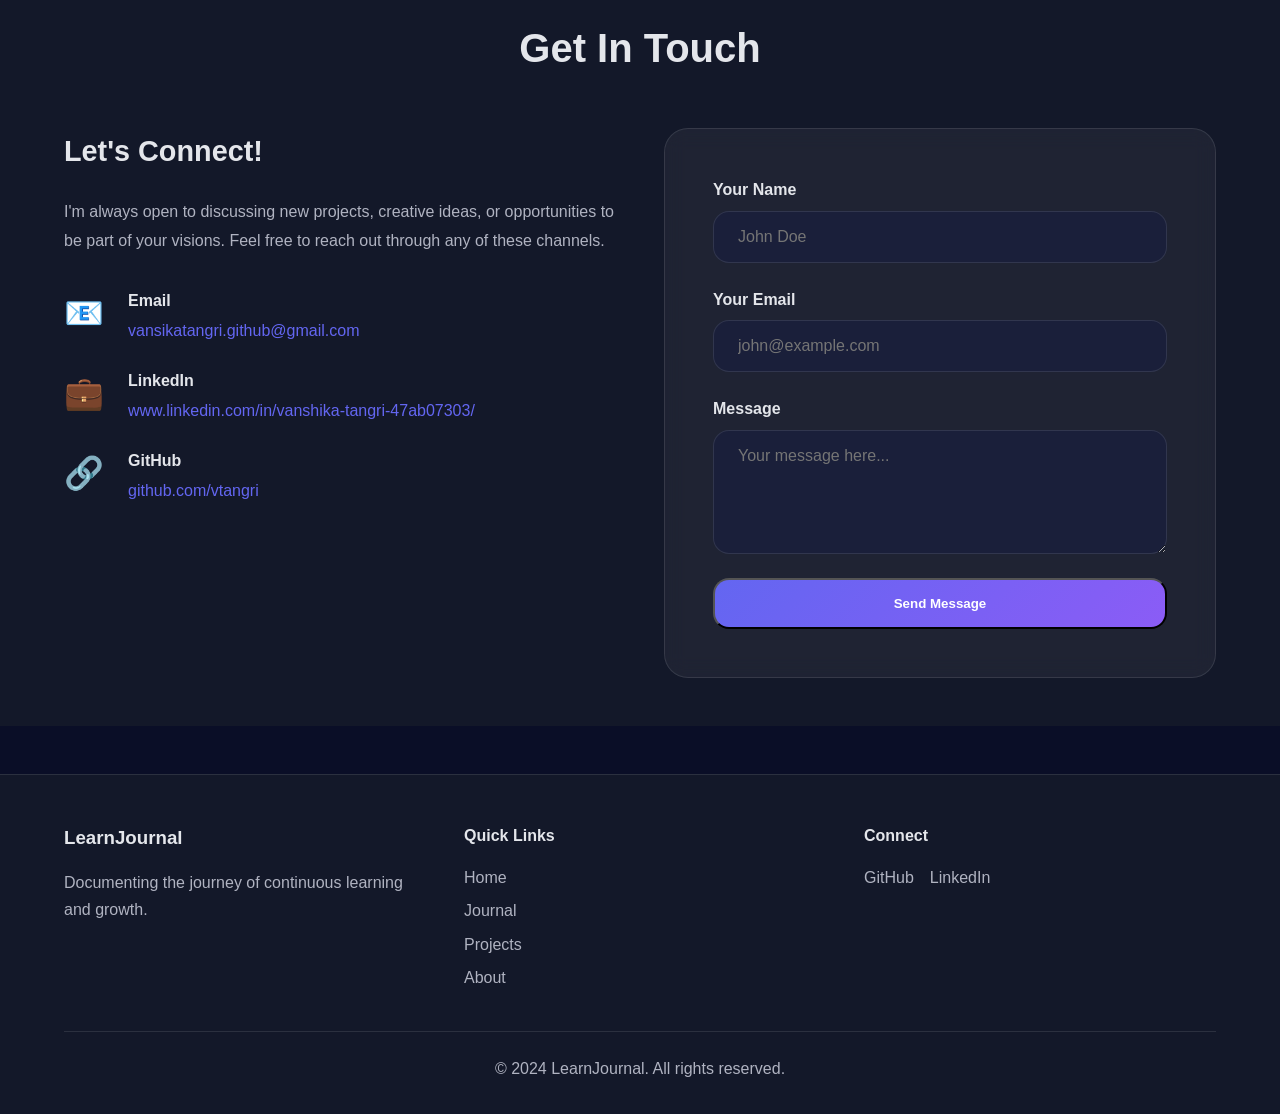
==== commit 09ca6ccb: "Lab3 Tasks" ====
--- a/about.html
+++ b/about.html
@@ -9,29 +9,8 @@
     <link rel="manifest" href="manifest.json">
 </head>
 <body>
-    <!-- Navigation Bar -->
-    <nav class="navbar">
-        <div class="nav-container">
-            <div class="nav-logo">
-                <span class="logo-icon">📚</span>
-                <span class="logo-text">LearnJournal</span>
-            </div>
-            <ul class="nav-menu">
-                <li class="nav-item"><a href="index.html" class="nav-link">Home</a></li>
-                <li class="nav-item"><a href="journal.html" class="nav-link">Journal</a></li>
-                <li class="nav-item"><a href="projects.html" class="nav-link">Projects</a></li>
-                <li class="nav-item"><a href="about.html" class="nav-link active">About</a></li>
-            </ul>
-            <button class="theme-toggle" id="themeToggle">
-                <span class="theme-icon">🌙</span>
-            </button>
-            <div class="hamburger" id="hamburger">
-                <span></span>
-                <span></span>
-                <span></span>
-            </div>
-        </div>
-    </nav>
+    <!-- Navigation Bar (Injected) -->
+    <div id="nav"></div>
 
     <!-- Page Header -->
     <section class="page-header">
@@ -331,14 +310,14 @@
                             <span class="method-icon">💼</span>
                             <div>
                                 <h4>LinkedIn</h4>
-                                <a href="https://www.linkedin.com/in/vanshika-tangri-47ab07303/">linkedin.com/in/yourprofile</a>
+                                <a href="https://www.linkedin.com/in/vanshika-tangri-47ab07303/">www.linkedin.com/in/vanshika-tangri-47ab07303/</a>
                             </div>
                         </div>
                         <div class="contact-method">
                             <span class="method-icon">🔗</span>
                             <div>
                                 <h4>GitHub</h4>
-                                <a href="https://github.com/vtangri">github.com/yourusername</a>
+                                <a href="https://github.com/vtangri">github.com/vtangri</a>
                             </div>
                         </div>
                         
--- a/css/styles.css
+++ b/css/styles.css
@@ -236,6 +236,21 @@
     margin-bottom: var(--spacing-lg);
 }
 
+/* Time & Date colors by theme */
+body:not(.light-mode) #clockHours,
+body:not(.light-mode) #clockMinutes,
+body:not(.light-mode) #clockSeconds,
+body:not(.light-mode) #currentDate {
+    color: #ffffff;
+}
+
+body.light-mode #clockHours,
+body.light-mode #clockMinutes,
+body.light-mode #clockSeconds,
+body.light-mode #currentDate {
+    color: var(--light-text-primary);
+}
+
 .hero-buttons {
     display: flex;
     gap: var(--spacing-sm);
